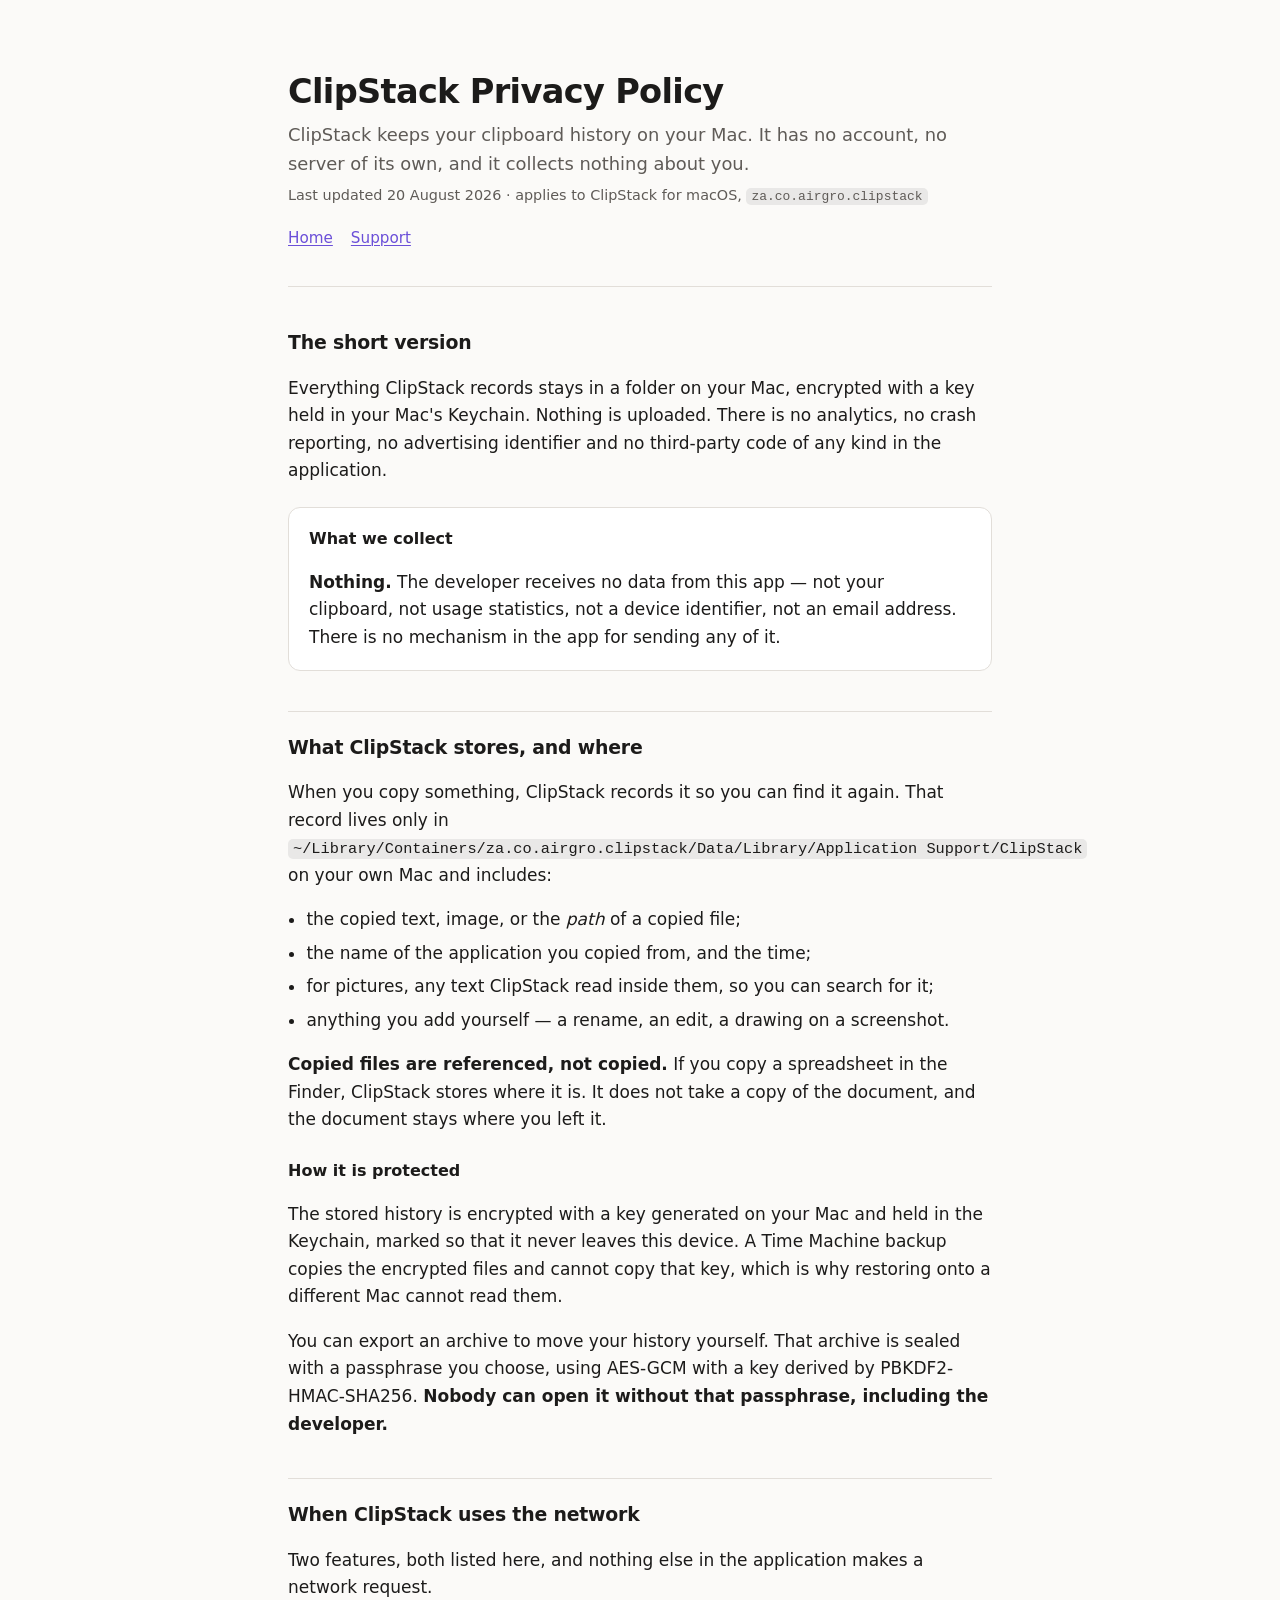
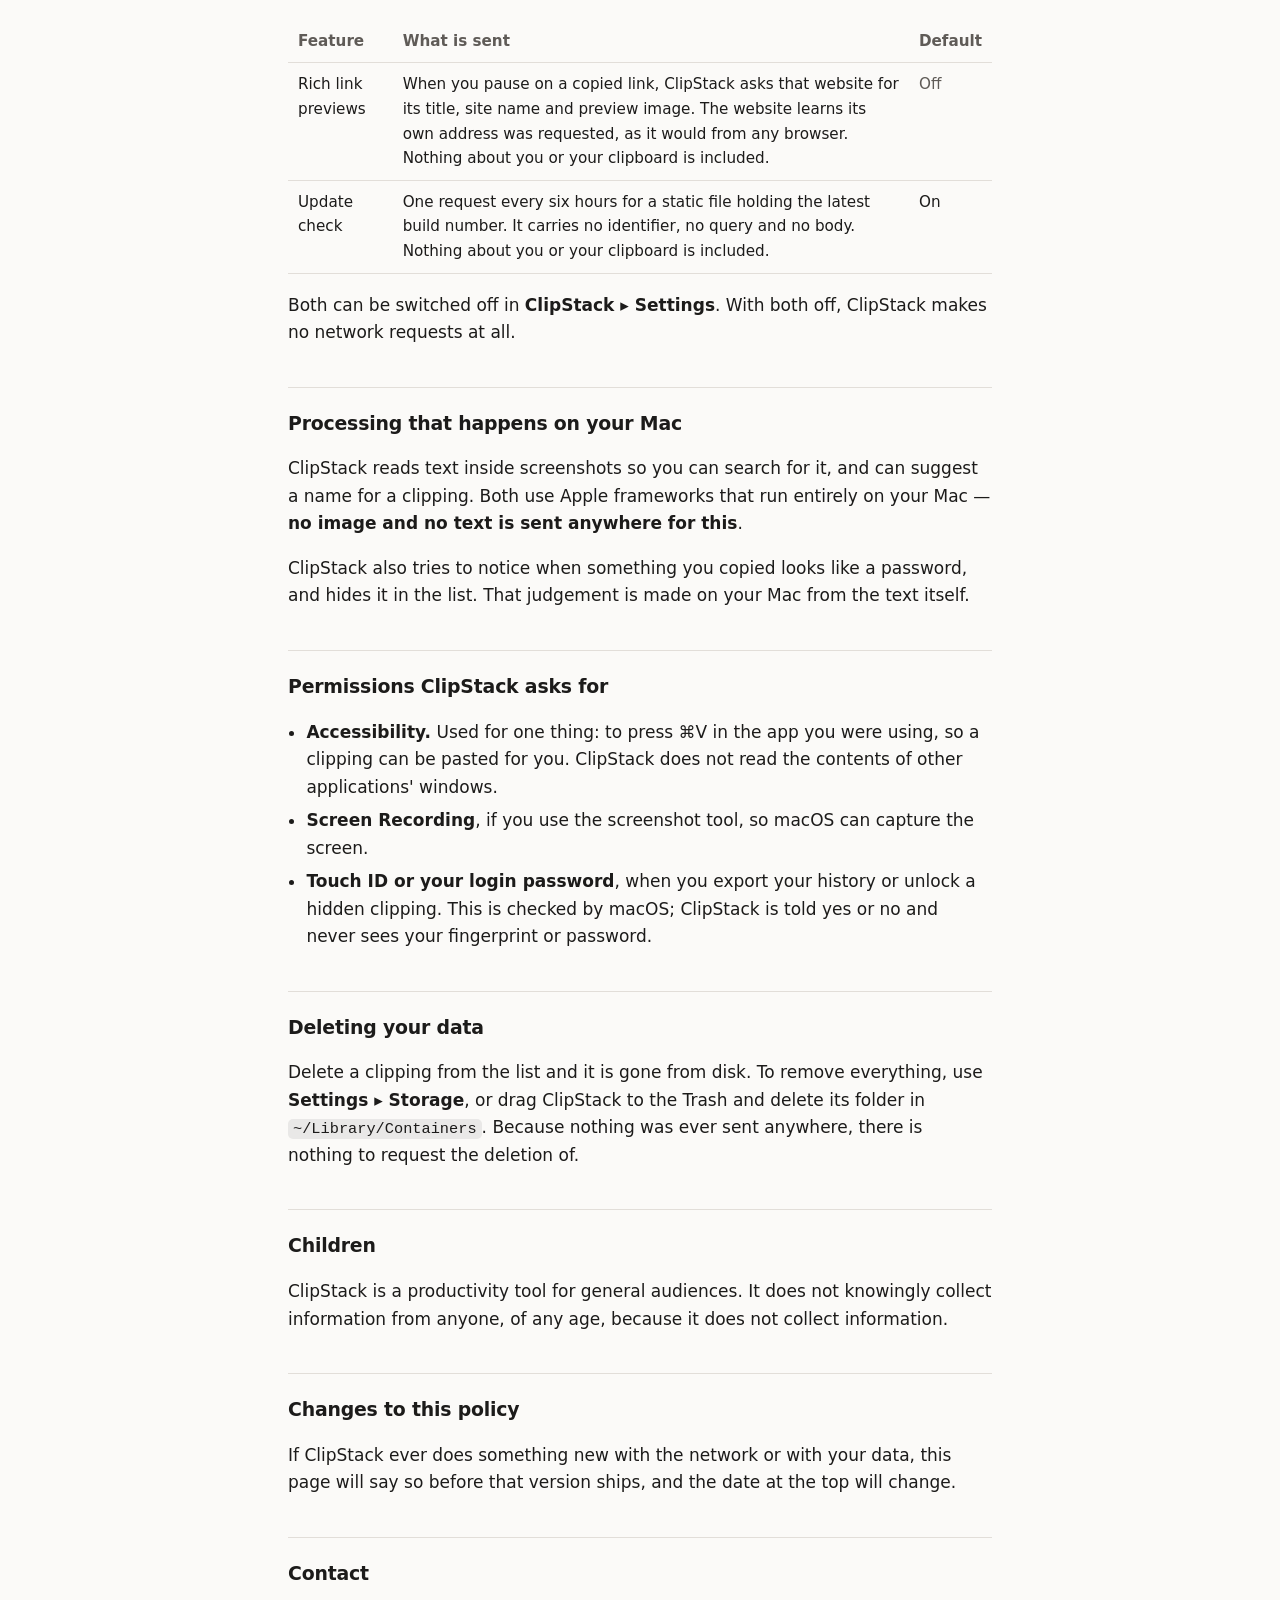
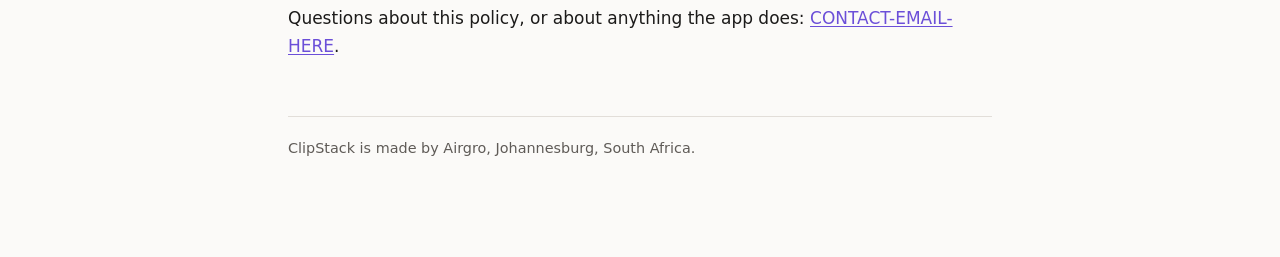
==== privacy.html @ 57556d34 "The privacy policy and support page Apple asks for Written against the source rather than from memor" ====
<!doctype html>
<html lang="en">
<head>
<meta charset="utf-8">
<meta name="viewport" content="width=device-width, initial-scale=1">
<title>ClipStack — Privacy Policy</title>
<link rel="stylesheet" href="style.css">
</head>
<body>
<main>
<header>
  <h1>ClipStack Privacy Policy</h1>
  <p class="lede">ClipStack keeps your clipboard history on your Mac. It has no
  account, no server of its own, and it collects nothing about you.</p>
  <p class="stamp">Last updated 20 August 2026 · applies to ClipStack for macOS,
  <code>za.co.airgro.clipstack</code></p>
  <nav><a href="./">Home</a><a href="support.html">Support</a></nav>
</header>

<h2>The short version</h2>
<p>Everything ClipStack records stays in a folder on your Mac, encrypted with a
key held in your Mac's Keychain. Nothing is uploaded. There is no analytics, no
crash reporting, no advertising identifier and no third-party code of any kind
in the application.</p>

<div class="card">
  <h3>What we collect</h3>
  <p><span class="key">Nothing.</span> The developer receives no data from this
  app — not your clipboard, not usage statistics, not a device identifier, not
  an email address. There is no mechanism in the app for sending any of it.</p>
</div>

<h2>What ClipStack stores, and where</h2>
<p>When you copy something, ClipStack records it so you can find it again. That
record lives only in
<code>~/Library/Containers/za.co.airgro.clipstack/Data/Library/Application&nbsp;Support/ClipStack</code>
on your own Mac and includes:</p>
<ul>
  <li>the copied text, image, or the <em>path</em> of a copied file;</li>
  <li>the name of the application you copied from, and the time;</li>
  <li>for pictures, any text ClipStack read inside them, so you can search for it;</li>
  <li>anything you add yourself — a rename, an edit, a drawing on a screenshot.</li>
</ul>
<p><span class="key">Copied files are referenced, not copied.</span> If you copy
a spreadsheet in the Finder, ClipStack stores where it is. It does not take a
copy of the document, and the document stays where you left it.</p>

<h3>How it is protected</h3>
<p>The stored history is encrypted with a key generated on your Mac and held in
the Keychain, marked so that it never leaves this device. A Time Machine backup
copies the encrypted files and cannot copy that key, which is why restoring onto
a different Mac cannot read them.</p>
<p>You can export an archive to move your history yourself. That archive is
sealed with a passphrase you choose, using AES-GCM with a key derived by
PBKDF2-HMAC-SHA256. <span class="key">Nobody can open it without that
passphrase, including the developer.</span></p>

<h2>When ClipStack uses the network</h2>
<p>Two features, both listed here, and nothing else in the application makes a
network request.</p>
<table>
  <tr><th>Feature</th><th>What is sent</th><th>Default</th></tr>
  <tr>
    <td>Rich link previews</td>
    <td>When you pause on a copied link, ClipStack asks that website for its
        title, site name and preview image. The website learns its own address
        was requested, as it would from any browser. Nothing about you or your
        clipboard is included.</td>
    <td class="no">Off</td>
  </tr>
  <tr>
    <td>Update check</td>
    <td>One request every six hours for a static file holding the latest build
        number. It carries no identifier, no query and no body. Nothing about
        you or your clipboard is included.</td>
    <td>On</td>
  </tr>
</table>
<p>Both can be switched off in <span class="key">ClipStack ▸ Settings</span>.
With both off, ClipStack makes no network requests at all.</p>

<h2>Processing that happens on your Mac</h2>
<p>ClipStack reads text inside screenshots so you can search for it, and can
suggest a name for a clipping. Both use Apple frameworks that run entirely on
your Mac — <span class="key">no image and no text is sent anywhere for
this</span>.</p>
<p>ClipStack also tries to notice when something you copied looks like a
password, and hides it in the list. That judgement is made on your Mac from the
text itself.</p>

<h2>Permissions ClipStack asks for</h2>
<ul>
  <li><span class="key">Accessibility.</span> Used for one thing: to press ⌘V in
  the app you were using, so a clipping can be pasted for you. ClipStack does not
  read the contents of other applications' windows.</li>
  <li><span class="key">Screen Recording</span>, if you use the screenshot tool,
  so macOS can capture the screen.</li>
  <li><span class="key">Touch ID or your login password</span>, when you export
  your history or unlock a hidden clipping. This is checked by macOS; ClipStack
  is told yes or no and never sees your fingerprint or password.</li>
</ul>

<h2>Deleting your data</h2>
<p>Delete a clipping from the list and it is gone from disk. To remove
everything, use <span class="key">Settings ▸ Storage</span>, or drag ClipStack to
the Trash and delete its folder in
<code>~/Library/Containers</code>. Because nothing was ever sent anywhere, there
is nothing to request the deletion of.</p>

<h2>Children</h2>
<p>ClipStack is a productivity tool for general audiences. It does not knowingly
collect information from anyone, of any age, because it does not collect
information.</p>

<h2>Changes to this policy</h2>
<p>If ClipStack ever does something new with the network or with your data, this
page will say so before that version ships, and the date at the top will change.</p>

<h2>Contact</h2>
<p>Questions about this policy, or about anything the app does:
<a href="mailto:CONTACT-EMAIL-HERE">CONTACT-EMAIL-HERE</a>.</p>

<footer>
  ClipStack is made by Airgro, Johannesburg, South Africa.
</footer>
</main>
</body>
</html>
---- style.css ----
:root {
  color-scheme: light dark;
  --ink: #1c1b1a;
  --dim: #5f5b57;
  --rule: #e2ded9;
  --ground: #fbfaf8;
  --card: #ffffff;
  --accent: #6b4fd8;
  --amber: #d98324;
}
@media (prefers-color-scheme: dark) {
  :root {
    --ink: #ece8e3;
    --dim: #a49e97;
    --rule: #35322e;
    --ground: #171614;
    --card: #201e1c;
    --accent: #a893f5;
    --amber: #e8a75a;
  }
}
* { box-sizing: border-box; }
body {
  margin: 0;
  padding: 0 24px 96px;
  background: var(--ground);
  color: var(--ink);
  font: 17px/1.62 ui-sans-serif, -apple-system, "SF Pro Text", system-ui, sans-serif;
  -webkit-font-smoothing: antialiased;
}
main { max-width: 44rem; margin: 0 auto; }
header { padding: 72px 0 36px; border-bottom: 1px solid var(--rule); margin-bottom: 36px; }
h1 { font-size: 2.1rem; line-height: 1.2; margin: 0 0 8px; letter-spacing: -0.02em; }
h2 {
  font-size: 1.18rem; margin: 40px 0 10px; letter-spacing: -0.01em;
  padding-top: 20px; border-top: 1px solid var(--rule);
}
h2:first-of-type { border-top: 0; padding-top: 0; }
h3 { font-size: 1rem; margin: 24px 0 6px; }
p, li { color: var(--ink); }
.lede { font-size: 1.12rem; color: var(--dim); margin: 0; }
.dim { color: var(--dim); }
.stamp { font-size: 0.9rem; color: var(--dim); margin-top: 6px; }
a { color: var(--accent); text-decoration-thickness: 1px; text-underline-offset: 2px; }
ul { padding-left: 1.15rem; }
li { margin: 6px 0; }
.card {
  background: var(--card); border: 1px solid var(--rule); border-radius: 12px;
  padding: 18px 20px; margin: 22px 0;
}
.card h3 { margin-top: 0; }
.card p:last-child { margin-bottom: 0; }
.key { font-weight: 600; }
code {
  font: 0.9em ui-monospace, "SF Mono", Menlo, monospace;
  background: color-mix(in srgb, var(--ink) 8%, transparent);
  padding: 1px 5px; border-radius: 5px;
}
nav { margin-top: 18px; font-size: 0.95rem; }
nav a { margin-right: 18px; }
footer {
  margin-top: 56px; padding-top: 20px; border-top: 1px solid var(--rule);
  font-size: 0.9rem; color: var(--dim);
}
table { border-collapse: collapse; width: 100%; margin: 18px 0; font-size: 0.95rem; }
th, td { text-align: left; padding: 9px 10px; border-bottom: 1px solid var(--rule); vertical-align: top; }
th { color: var(--dim); font-weight: 600; }
.no { color: var(--dim); }
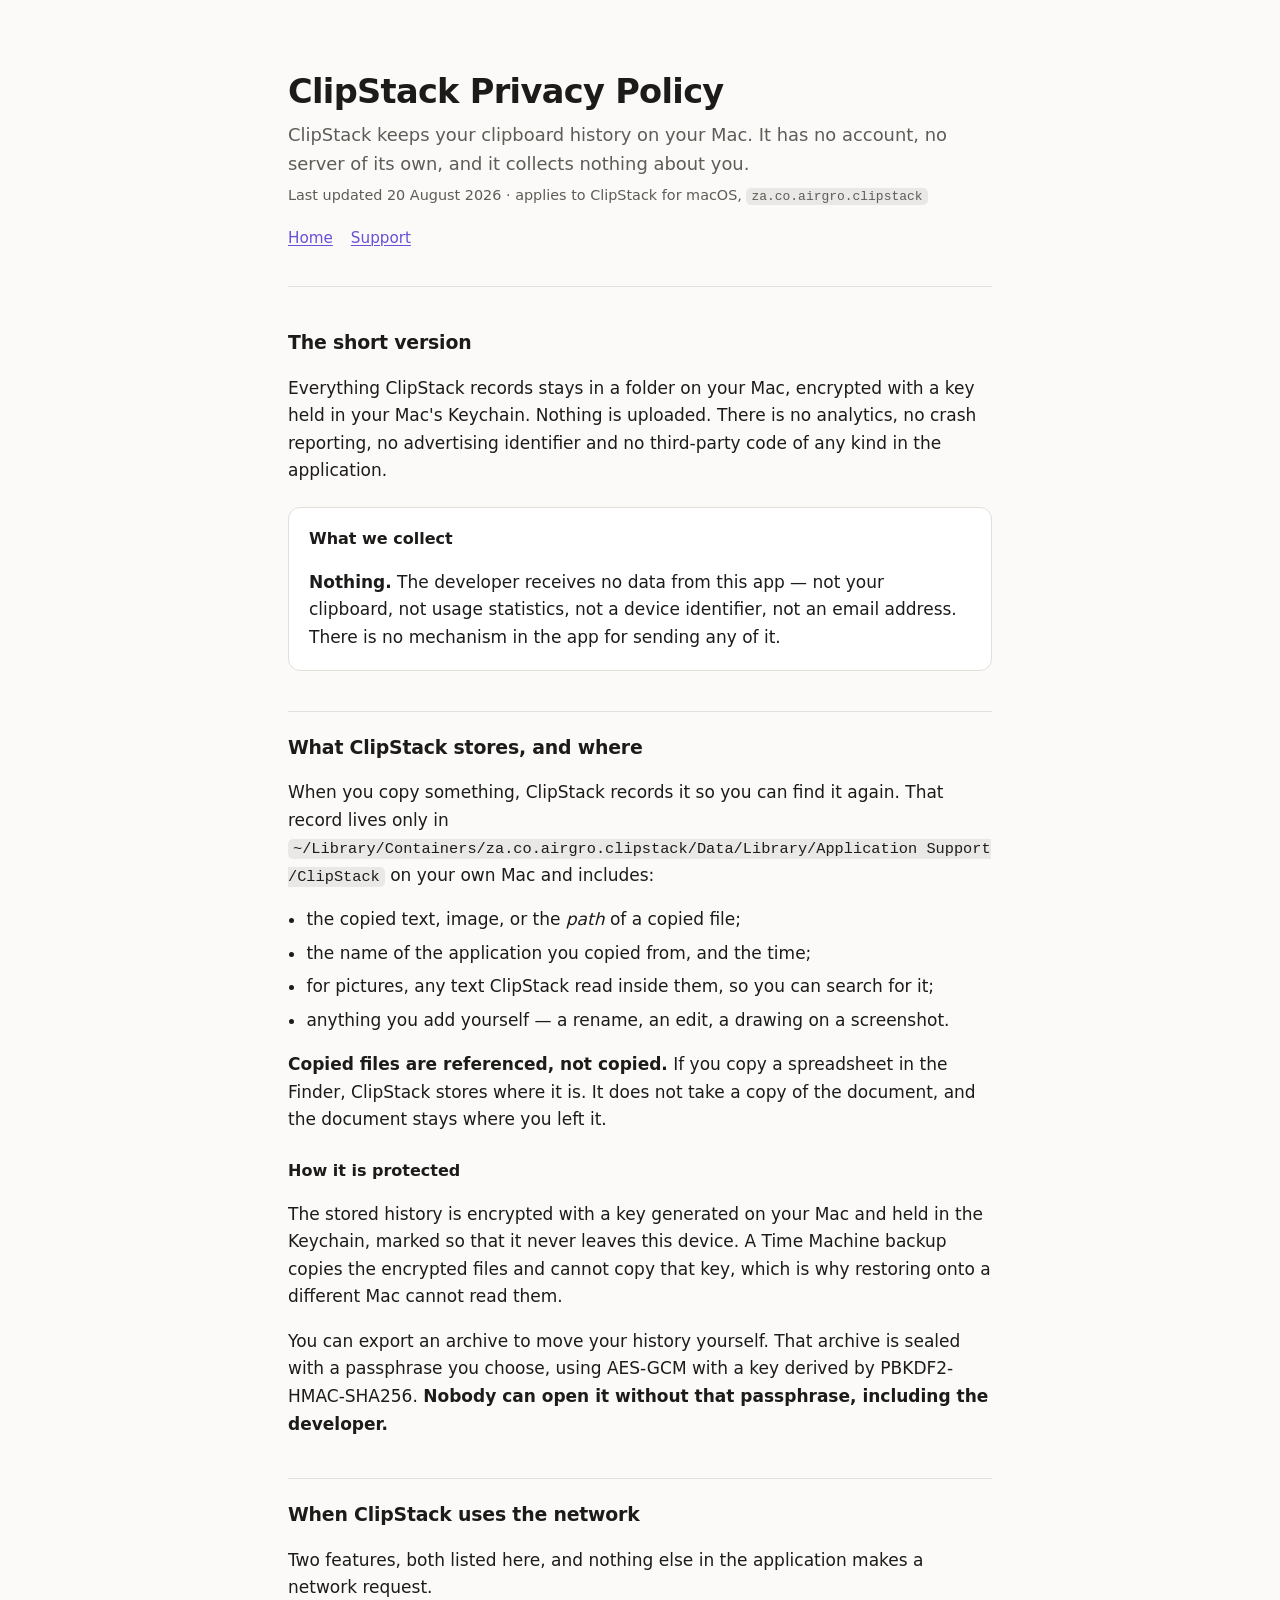
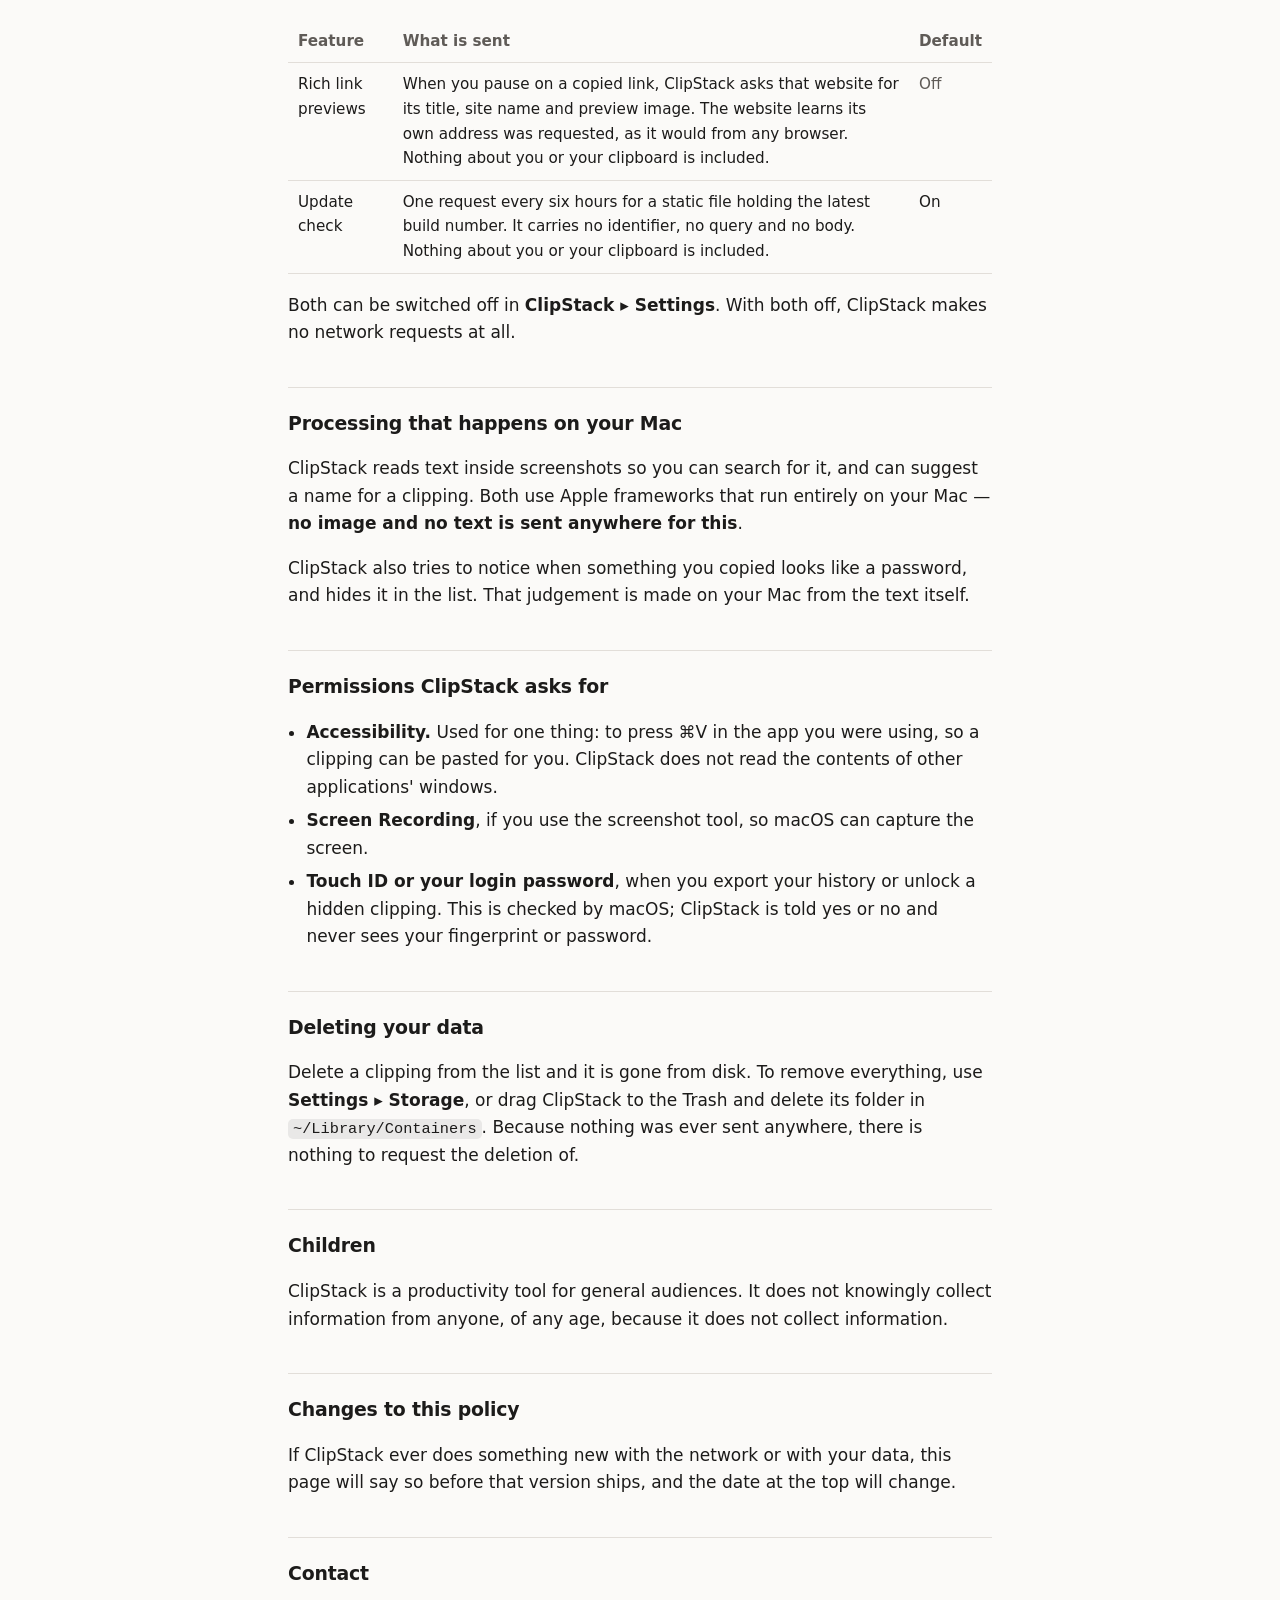
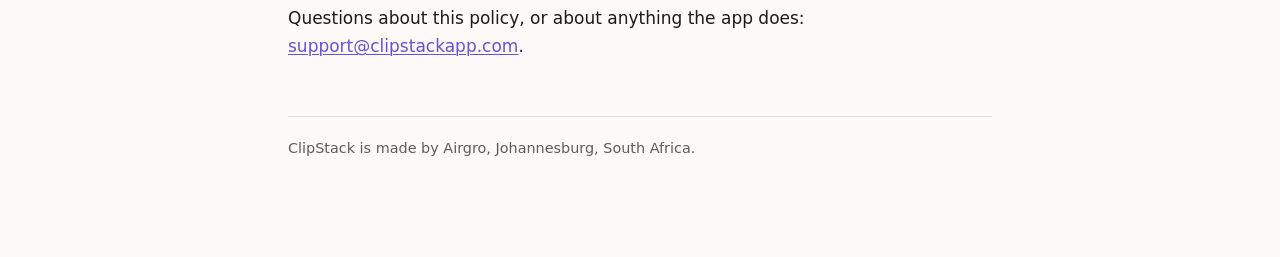
==== commit 3962eb11: "The contact address is support@clipstackapp.com Chosen 2026-08-20. Put on the pages before the domai" ====
--- a/privacy.html
+++ b/privacy.html
@@ -118,7 +118,7 @@
 
 <h2>Contact</h2>
 <p>Questions about this policy, or about anything the app does:
-<a href="mailto:CONTACT-EMAIL-HERE">CONTACT-EMAIL-HERE</a>.</p>
+<a href="mailto:support@clipstackapp.com">support@clipstackapp.com</a>.</p>
 
 <footer>
   ClipStack is made by Airgro, Johannesburg, South Africa.
--- a/style.css
+++ b/style.css
@@ -55,7 +55,11 @@
   font: 0.9em ui-monospace, "SF Mono", Menlo, monospace;
   background: color-mix(in srgb, var(--ink) 8%, transparent);
   padding: 1px 5px; border-radius: 5px;
+  /* A container path is longer than the column. Without this it runs out past
+     the text and the page scrolls sideways on a phone. */
+  overflow-wrap: anywhere;
 }
+table { display: block; overflow-x: auto; }
 nav { margin-top: 18px; font-size: 0.95rem; }
 nav a { margin-right: 18px; }
 footer {
